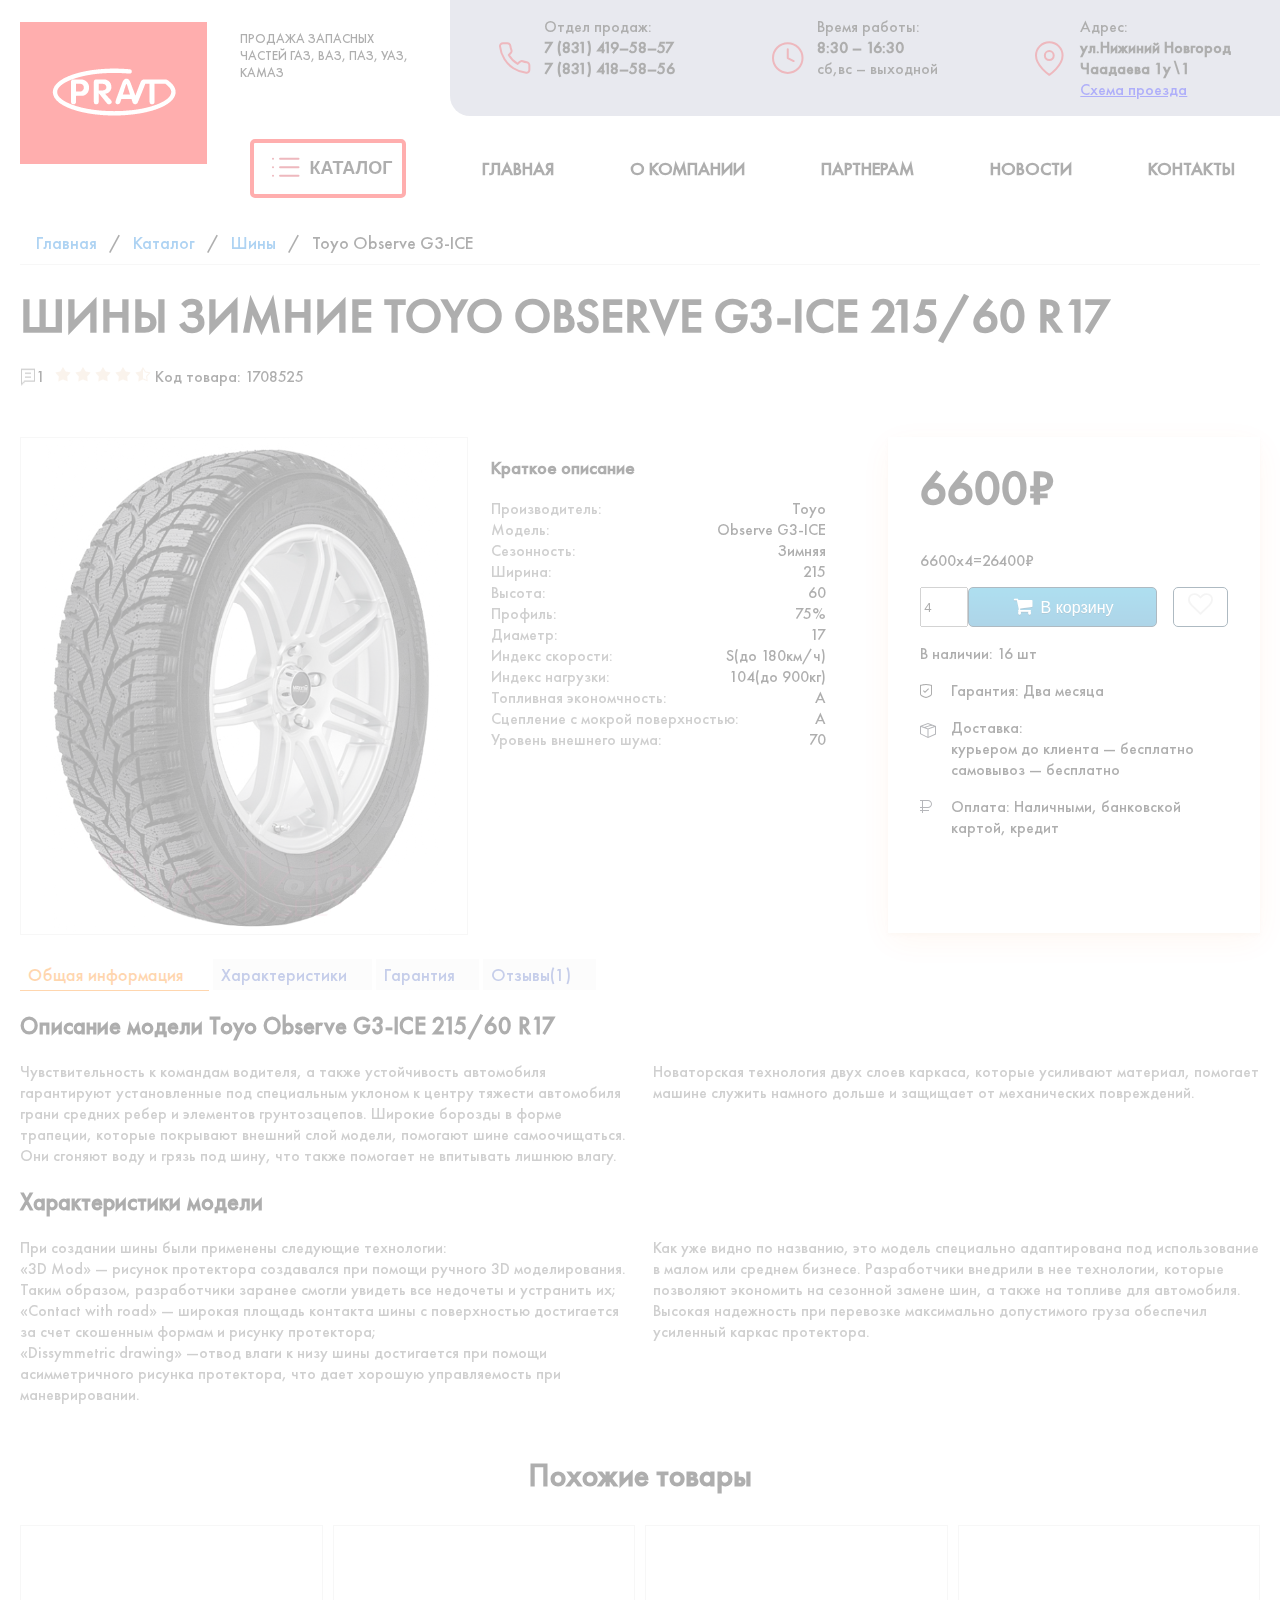
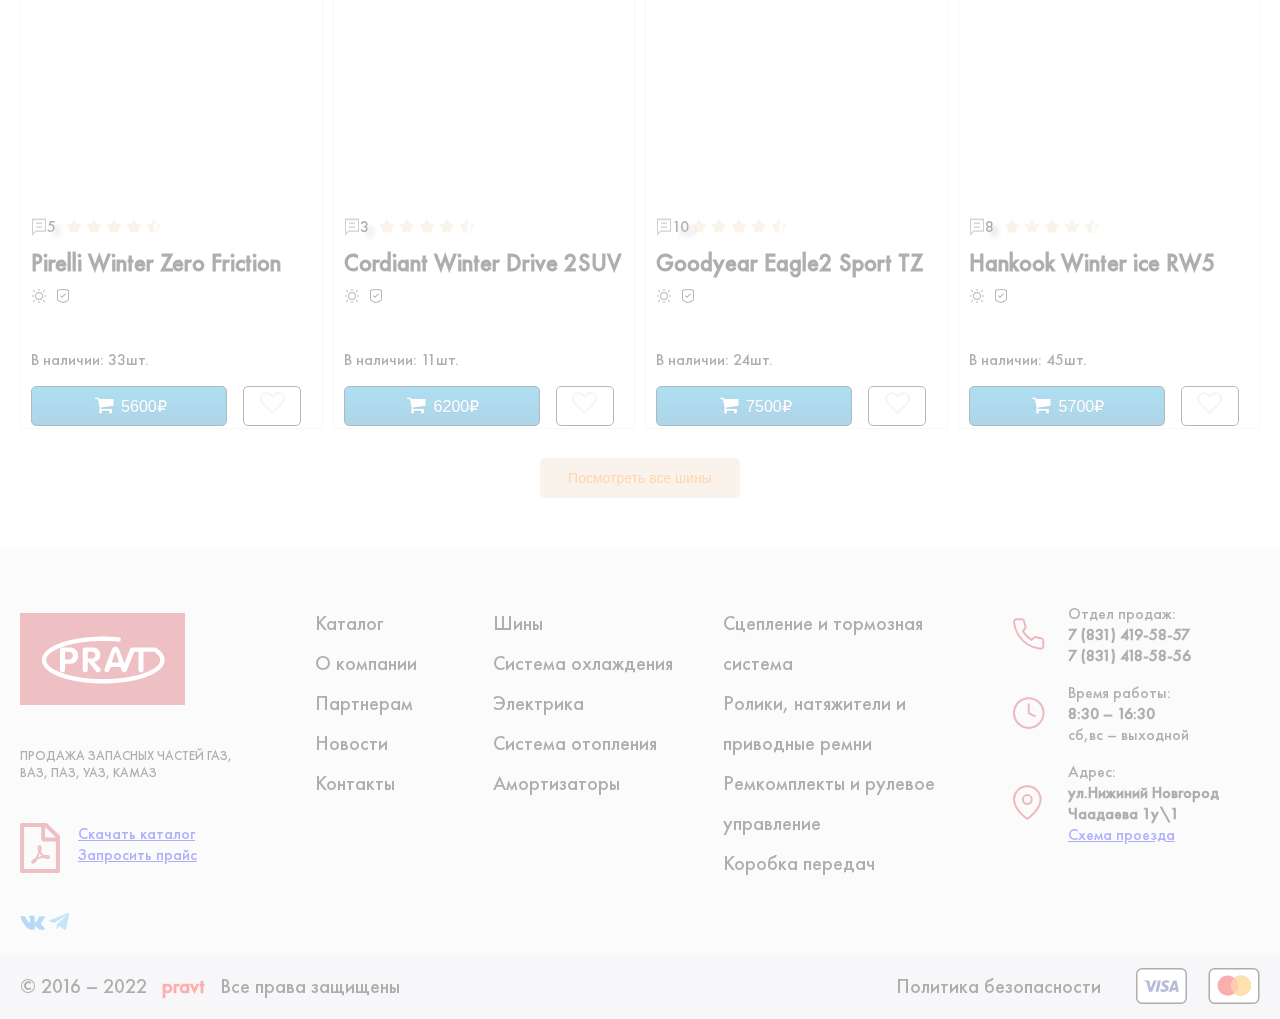
==== tire.html @ 221177c1 "Files loaded" ====
<!DOCTYPE HTML>
<html>
<head>
	<meta charset="utf-8">
	<meta name="viewport" content="width=device-width, initial-scale=1">
	<meta http-equiv="cleartype" content="on"/>
	<meta name="HandheldFriendly" content="True"/>
	<meta name="format-detection" content="telephone=no"/>
	<meta name="format-detection" content="address=no"/>
	<meta name="x-rim-auto-match" content="none" forua="true">
	<meta http-equiv="X-UA-Compatible" content="IE=edge"/>
	<title>Toyo Observe G3-ICE</title>
	<link rel="icon" href="images/Icon.png" type="image/x-icon">
	<link rel="stylesheet" href="https://cdnjs.cloudflare.com/ajax/libs/font-awesome/5.15.3/css/all.min.css"/>
	<link rel="stylesheet" href="http://maxcdn.bootstrapcdn.com/font-awesome/4.3.0/css/font-awesome.min.css">
	<link href="https://cdnjs.cloudflare.com/ajax/libs/font-awesome/4.7.0/css/font-awesome.css" rel="stylesheet"/>
	<script src="https://ajax.googleapis.com/ajax/libs/jquery/3.5.1/jquery.min.js"></script>
	<script type="text/javascript" src="js/custom.js"></script>
	<link rel="stylesheet" type="text/css" href="css/style_tire.css">
</head>
<body>
	<header class="header">
		<div class="logo">
			<a href="index.html" title="Главная">
				<img src="images\Main\Logo.png" alt="логотип" title="логотип"></a>
		</div>
		<p class="head_name">Продажа запасных частей газ, ваз, паз, уаз, камаз</p>
		<div class="head_background"></div>
		<div class="head_info">
			<a href="tel:+78314195857" title="Позвонить" class="mobile_phone"><img src="images/Main/Tel_num.svg"></a>
			<p class="head_info_numbers">Отдел продаж:<br>
				<span class="phone"><a href="tel:+78314195857">7 (831) 419&ndash;58&ndash;57</a></span><br>
				<span class="phone"><a href="tel:+78314185856">7 (831) 418&ndash;58&ndash;56</a></span></p>
			<p class="head_info_time">Время работы:<br>
				<span>8:30 &ndash; 16:30</span><br>
				сб,вс &ndash; выходной</p>
			<p class="head_info_adress">Адрес:<br>
				<strong>ул.Нижиний Новгород<br>
				Чаадаева 1у&setmn;1</strong><br>
				<a href="contact.html#driving_directions" title="Схема проезда">Схема проезда</a></p>
		</div>
		<nav class="header_nav">
			<div class="header-wrap">
			  <div class="menu-btn">
				<div class="menu-btn__lines"></div>
			  </div>
			</div>
			  <ul class="menu-items">
				<li class="dropdown">
				  <button type="button" class="menu-item expand-btn dropbtn">Каталог</button>
				  <ul class="dropdown-menu expandable">
					<li><a href="catalog.html" title="Шины" class="menu-item jsCloseMenu">Шины</a></li>
					<li><a href="not_found.html" title="Система питания" class="menu-item jsCloseMenu">Система питания</a></li>
					<li><a href="not_found.html" title="Система охлаждения" class="menu-item jsCloseMenu">Система охлаждения</a></li>
					<li><a href="not_found.html" title="Сцепление" class="menu-item jsCloseMenu">Сцепление</a></li>
					<li><a href="not_found.html" title="Коробка передач" class="menu-item jsCloseMenu">Коробка передач</a></li>
					<li><a href="not_found.html" title="Карданный вал" class="menu-item jsCloseMenu">Карданный вал</a></li>
					<li><a href="not_found.html" title="Мост" class="menu-item jsCloseMenu">Мост</a></li>
					<li><a href="not_found.html" title="Подвеска" class="menu-item jsCloseMenu">Подвеска</a></li>
					<li><a href="not_found.html" title="Колеса и ступица" class="menu-item jsCloseMenu">Колеса и ступица</a></li>
					<li><a href="not_found.html" title="Тормоза" class="menu-item jsCloseMenu">Тормоза</a></li>
					<li><a href="not_found.html" title="Рулевое управлениеа" class="menu-item jsCloseMenu">Рулевое управление</a></li>
					<li><a href="not_found.html" title="Электрооборудование" class="menu-item jsCloseMenu">Электро-оборудование</a></li>
					<li><a href="not_found.html" title="Отопление и вентиляция" class="menu-item jsCloseMenu">Отопление и вентиляция</a></li>
				  </ul>
				</li>
				<li><a href="index.html" title="Главная" class="menu-item jsCloseMenu">Главная</a></li>
				<li><a href="company.html" title="О компании" class="menu-item jsCloseMenu">О компании</a></li>
				<li><a href="not_found.html" title="Партнерам" class="menu-item jsCloseMenu">Партнерам</a></li>
				<li><a href="not_found.html" title="Новости" class="menu-item jsCloseMenu">Новости</a></li>
				<li><a href="contact.html" title="Контакты" class="menu-item jsCloseMenu">Контакты</a></li>
			</ul> 
		</nav>
	</header>
	<ul class="breadcrumb">
		  <li><a href="index.html" title="Главная">Главная</a></li>
		  <li><a href="catalog.html" title="Каталог">Каталог</a></li>
		  <li><a href="catalog.html" title="Каталог">Шины</a></li>
		  <li>Toyo Observe G3-ICE</li>
	</ul>
	<main class="main_tire">
		<h1>Шины зимние Toyo Observe G3-ICE 215/60 R17</h1>
		<div class="info_coments">
			<img src="images/Catalog/chat.png" alt="чат" title="чат">
			<span>1</span>
			<p>Код товара: 1708525</p>
		</div>
		<div class="main_tire_info_container">
			<img src="images/Tire/Toyo Observe G3-ICE.png" alt="Toyo Observe G3-ICE" title="Toyo Observe G3-ICE">
			<div class="tire_short_description">
				<h3>Краткое описание</h3>
				<ul class="short_description">
					<li>
						<span>Производитель:</span>
						<span>Toyo</span>
					</li>
					<li>
						<span>Модель:</span>
						<span>Observe G3-ICE</span>
					</li>
					<li>
						<span>Сезонность:</span>
						<span>Зимняя</span>
					</li>
					<li>
						<span>Ширина:</span>
						<span>215</span>
					</li>
					<li>
						<span>Высота:</span>
						<span>60</span>
					</li>
					<li>
						<span>Профиль:</span>
						<span>75%</span>
					</li>
					<li>
						<span>Диаметр:</span>
						<span>17</span>
					</li>
					<li>
						<span>Индекс скорости:</span>
						<span>S(до 180км/ч)</span>
					</li>
					<li>
						<span>Индекс нагрузки:</span>
						<span>104(до 900кг)</span>
					</li>
					<li>
						<span>Топливная экономчность:</span>
						<span>A</span>
					</li>
					<li>
						<span>Сцепление с мокрой поверхностью:</span>
						<span>A</span>
					</li>
					<li>
						<span>Уровень внешнего шума:</span>
						<span>70</span>
					</li>
				</ul>
			</div>
			<div class="item_card">
				<h1>6600₽</h1>
				<p>6600x4=26400₽</p>
				<div class="button_price">
					<input type="number" name="количество" min="1" max="100" value="4" step="1">
					<button type="submit" name="Submit" class="exclusive">
						<span>В корзину</span>
					</button>
					<label class="like">
						<input type="checkbox" class="like__input">
						<span class="like__heart"></span>
					</label>
				</div>
				<p>В наличии: 16 шт</p>
				<p class="tire_guarantee">Гарантия: Два месяца</p>
				<p class="tire_delivery">Доставка:<br>
					курьером до клиента —  бесплатно<br>
					самовывоз —  бесплатно</p>
				<p class="tire_payment">Оплата: Наличными, банковской картой, кредит</p>
			</div>
		</div>
		<div class="tire_tabs">
			<input type="radio" name="tab-btn" id="tab-btn-1" value="" checked>
			<label for="tab-btn-1">Общая информация</label>
			<input type="radio" name="tab-btn" id="tab-btn-2" value="">
			<label for="tab-btn-2">Характеристики</label>
			<input type="radio" name="tab-btn" id="tab-btn-3" value="">
			<label for="tab-btn-3">Гарантия</label>
			<input type="radio" name="tab-btn" id="tab-btn-4" value="">
			<label for="tab-btn-4">Отзывы(1)</label>
			<div id="content-1">
			    <h2>Описание модели Toyo Observe G3-ICE 215/60 R17</h2>
				<div class="content-1_container">
					<p>Чувствительность к командам водителя, а также устойчивость автомобиля гарантируют установленные под специальным уклоном к центру тяжести автомобиля грани средних ребер и элементов грунтозацепов. Широкие борозды в форме трапеции, которые покрывают внешний слой модели, помогают шине самоочищаться. Они сгоняют воду и грязь под шину, что также помогает не впитывать лишнюю влагу.</p>
					<p>Новаторская технология двух слоев каркаса, которые усиливают материал, помогает машине служить намного дольше и защищает от механических повреждений.</p>
					<h2>Характеристики модели</h2>
					<p>При создании шины были применены следующие технологии:<br>
					«3D Mod» — рисунок протектора создавался при помощи ручного 3D моделирования. Таким образом, разработчики заранее смогли увидеть все недочеты и устранить их;<br>
					«Contact with road» — широкая площадь контакта шины с поверхностью достигается за счет скошенным формам и рисунку протектора;<br>
					«Dissymmetric drawing» —отвод влаги к низу шины достигается при помощи асимметричного рисунка протектора, что дает хорошую управляемость при маневрировании.</p>
					<p>Как уже видно по названию, это модель специально адаптирована под использование в малом или среднем бизнесе. Разработчики внедрили в нее технологии, которые позволяют экономить на сезонной замене шин, а также на топливе для автомобиля. Высокая надежность при перевозке максимально допустимого груза обеспечил усиленный каркас протектора.</p>
				</div>
			</div>
			<div id="content-2" class="tire_description">
				<h3>Характеристики</h3>
				<ul class="description">
					<li>
						<span>Производитель:</span>
						<span>Toyo</span>
					</li>
					<li>
						<span>Модель:</span>
						<span>Observe G3-ICE</span>
					</li>
					<li>
						<span>Сезонность:</span>
						<span>Зимняя</span>
					</li>
					<li>
						<span>Ширина:</span>
						<span>215</span>
					</li>
					<li>
						<span>Высота:</span>
						<span>60</span>
					</li>
					<li>
						<span>Профиль:</span>
						<span>75%</span>
					</li>
					<li>
						<span>Диаметр:</span>
						<span>17</span>
					</li>
					<li>
						<span>Индекс скорости:</span>
						<span>S(до 180км/ч)</span>
					</li>
					<li>
						<span>Индекс нагрузки:</span>
						<span>104(до 900кг)</span>
					</li>
					<li>
						<span>Топливная экономчность:</span>
						<span>A</span>
					</li>
					<li>
						<span>Сцепление с мокрой поверхностью:</span>
						<span>A</span>
					</li>
					<li>
						<span>Уровень внешнего шума:</span>
						<span>70</span>
					</li>
				</ul>
			</div>
			<div id="content-3">
				<div class="content-3_container">
					<h2>Стандартная гарантия</h2>
					<p>Гарантийный срок — это срок, во время которого покупатель, обнаружив недостаток товара, имеет право потребовать от продавца или изготовителя принять меры по устранению дефекта. Продавец должен устранить недостатки, если не будет доказано, что они возникли вследствие нарушений покупателем правил эксплуатации.</p>
					<h2>Кто устанавливает гарантийный срок</h2>
					<p>Гарантийный срок устанавливается на каждый товар производителем и указывается в документах или гарантийных документах, выдаваемых продавцом.</p>
					<h2>Обслуживание по гарантии включает в себя</h2>
					<p class="garantee_point_1">Устранение недостатков в специализированных сервисных центрах</p>
					<p class="garantee_point_2">Обмен на аналогичный товар без доплаты</p>
					<p class="garantee_point_3">Обмен на похожий товар с доплатой</p>
					<p class="garantee_point_4">Возврат товара и перечисление денежных средств на счёт покупателя</p>
				</div>
			</div>
			<div id="content-4">
				<a href="not_found.html" title="Оставить отзыв">
					<button type="submit" name="Submit" class="btn_review">
						<span>Добавить отзыв</span>
					</button>
				</a>
				<hr>
				<div class="review_1">
			    	<img src="images/Tire/Rating_review.svg" alt="Рейтинг" title="Рейтинг">
					<h2>Иван Петров</h2>
					<p>30.03.2021</p>
					<h2>Достоинства</h2>
					<p>Не шумная.<br>
						Дорогу держит.<br>
						В снегу гребет.<br>
						Достойные цена=качество.</p>
					<h2>Недостатки</h2>
					<p>Трещины после первого же сезона эксплуатации.</p>
					<h2>Комментарий</h2>
					<p>После первого же сезона все 4 колеса пошли трещинами сбоку от протектора. Думал, что связано с низкими температурами (машина стоит на улице в -50 и ниже), но судя по отзывам у многих такая проблема. Пробовал уйти в занос на зимнике, не получается.</p>
					<hr>
				</div>
			</div>
		</div>
		<h2>Похожие товары</h2>
		<div class="similar_tires_items">
			<div class="similar_tire_items_1">
				<a href="tire.html" title="Pirelli Winter Ice Zero Friction">
					<div class="rating_coments">
						<img src="images/Catalog/chat.png" alt="чат" title="чат">
						<span>5</span>
					</div>
					<h2>Pirelli Winter Zero Friction</h2>
				</a>
				<img src="images/Catalog/Icon.png" alt="характеристики" title="характеристики">
				<p>В наличии: 33шт.</p>
				<div class="button_price">
					<button type="submit" name="Submit" class="exclusive">
						<span>5600₽</span>
					</button>
					<label class="like">
						<input type="checkbox" class="like__input">
						<span class="like__heart"></span>
					</label>
				</div>
			</div>
			<div class="similar_tire_items_2">
				<a href="tire.html" title="Cordiant Winter Drive 2 SUV">
					<div class="rating_coments">
						<img src="images/Catalog/chat.png" alt="чат" title="чат">
						<span>3</span>
					</div>
					<h2>Cordiant Winter Drive 2<span>suv</span></h2>
				</a>
				<img src="images/Catalog/Icon.png" alt="характеристики" title="характеристики">
				<p>В наличии: 11шт.</p>
				<div class="button_price">
					<button type="submit" name="Submit" class="exclusive">
						<span>6200₽</span>
					</button>
					<label class="like">
						<input type="checkbox" class="like__input">
						<span class="like__heart"></span>
					</label>
				</div>
			</div>
			<div class="similar_tire_items_3">
				<a href="tire.html" title="Goodyear Eagle Sport TZ">
					<div class="rating_coments">
						<img src="images/Catalog/chat.png" alt="чат" title="чат">
						<span>10</span>
					</div>
					<h2>Goodyear Eagle2 Sport <span>tz</span></h2>
				</a>
				<img src="images/Catalog/Icon.png" alt="характеристики" title="характеристики">
				<p>В наличии: 24шт.</p>
				<div class="button_price">
					<button type="submit" name="Submit" class="exclusive">
						<span>7500₽</span>
					</button>
					<label class="like">
						<input type="checkbox" class="like__input">
						<span class="like__heart"></span>
					</label>
				</div>
			</div>
			<div class="similar_tire_items_4">
				<a href="tire.html" title="Hankook Winter ice X RW10">
					<div class="rating_coments">
						<img src="images/Catalog/chat.png" alt="чат" title="чат">
						<span>8</span>
					</div>
					<h2>Hankook Winter ice <span>rw5</span></h2>
				</a>
				<img src="images/Catalog/Icon.png" alt="характеристики" title="характеристики">
				<p>В наличии: 45шт.</p>
				<div class="button_price">
					<button type="submit" name="Submit" class="exclusive">
						<span>5700₽</span>
					</button>
					<label class="like">
						<input type="checkbox" class="like__input">
						<span class="like__heart"></span>
					</label>
				</div>
			</div>
		</div>
		<div class="all_tires">
			<a href="catalog.html" title="Все шины">
				<button type="button" class="all_tires_btm">Посмотреть все шины</button> 
			</a>
		</div>
	</main>
	<footer class="footer">
		<div class="footer_block">
			<div class="logo">
				<img src="images\Main\Logo.png" alt="логотип" title="логотип">	
			</div>
			<p class="footer_name">Продажа запасных частей газ, ваз, паз, уаз, камаз</p>
			<div class="footer_file">
				<img src="images\Main\Price.svg" alt="прайс" title="прайс">
				<a href="files/price.pdf" download rel="noopener" target="_blank" title="прайс">Скачать каталог</a>
				<a href="files/price.pdf" download rel="noopener" target="_blank" title="прайс">Запросить прайс</a>
			</div>
			<div class="footer_links_1">
				<ul>
					<li><a href="catalog.html" title="Каталог">Каталог</a></li>
					<li><a href="company.html" title="О компании">О компании</a></li>
					<li><a href="not_found.html" title="Партнерам">Партнерам</a></li>
					<li><a href="not_found.html" title="Новости">Новости</a></li>
					<li><a href="contact.html" title="Контакты">Контакты</a></li>
				</ul>
			</div>
			<div class="footer_links_2">
				<ul>
					<li><a href="catalog.html" title="Шины">Шины</a></li>
					<li><a href="not_found.html" title="Система охлаждения">Система охлаждения</a></li>
					<li><a href="not_found.html" title="Электрика">Электрика</a></li>
					<li><a href="not_found.html" title="Система отопления">Система отопления</a></li>
					<li><a href="not_found.html" title="Амортизаторы">Амортизаторы</a></li>	
				</ul>
			</div>
			<div class="footer_links_3">
				<ul>
					<li><a href="not_found.html" title="Сцепление и тормозная система">Сцепление и тормозная система</a></li>
					<li><a href="not_found.html" title="Ролики, натяжители и приводные ремни">Ролики, натяжители и приводные ремни</a></li>
					<li><a href="not_found.html" title="Ремкомплекты и рулевое управление">Ремкомплекты и рулевое управление</a></li>
					<li><a href="not_found.html" title="Коробка передач">Коробка передач</a></li>
				</ul>
			</div>
			<div class="footer_info">
				<p class="footer_info_numbers">Отдел продаж:<br>
					<span class="phone"><a href="tel:+78314195857">7 (831) 419-58-57</a></span><br>
					<span class="phone"><a href="tel:+78314185856">7 (831) 418-58-56</a></span></p>
				<p class="footer_info_time">Время работы:<br>
					<span>8:30 &ndash; 16:30</span><br>
					сб,вс &ndash; выходной</p>
				<p class="footer_info_adress">Адрес:<br>
					<strong>ул.Нижиний Новгород<br>
					Чаадаева 1у&bsol;1</strong><br>
				<a href="contact.html#driving_directions">Схема проезда</a></p>	
			</div>
			<div class="social_networks">
				<a href="https://vk.com" target="_blank" title="VK"><img src="images\Main\Vk.svg" alt="VK" title="VK"></a>
				<a href="https://telegram.org/" target="_blank" title="Telegram"><img src="images\Main\Telegram.svg" alt="Telegram" title="Telegram"></a>
			</div>
		</div>
		<div class="distributor">
			<div class="distributor_block_1">
				<p>&COPY; 2016 – 2022 <span>pravt</span> Все права защищены</p>
			</div>
			<div class="distributor_block_2">
				<p>Политика безопасности</p>
				<div>
					<img src="images/Main/Payment_Method_1.svg" alt="visa" title="visa">
					<img src="images/Main/Payment_Method_2.svg" alt="mastercard" title="mastercard">	
				</div>		 
			</div>
		</div>
	</footer>
	<script src="js/mobile_menu.js"></script>
	<script src="js/navigation.js"></script>
	<script src="js/jquery-ui.min.js"></script>	
	<script src="js/button_price.js"></script>
</body>
</html>
---- css/style_tire.css ----
@import url("FuturaPT-Medium/style.css");
@import "style_header_footer.css";
@-webkit-keyframes spin {						
	from { -webkit-transform: rotate(0deg); }
	to { -webkit-transform: rotate(360deg); }
}
@keyframes spin {							
	from {-webkit-transform:rotate(0deg);transform:rotate(0deg);}
	to {-webkit-transform:rotate(360deg);transform:rotate(360deg);}
}

body {
		margin: 0; 
		font-family: 'Futura PT', sans-serif;;
		font-size: 16px;
		-webkit-box-sizing: border-box;
		        box-sizing: border-box;
		-webkit-text-size-adjust: none;
	}

	.menu .catalog .dropbtn {
		color: blue;
		text-shadow: 5px 5px 5px gray;
	}

	ul.breadcrumb {
		margin: 0 11%;
		padding: 10px 16px;
		list-style: none;
		border-bottom: solid 1px #E5E5E5;
	}

	ul.breadcrumb li {
		display: inline;
		font-size: 18px;
	}

	ul.breadcrumb li+li:before {
		padding: 8px;
		color: black;
		content: "/\00a0";
	}

	ul.breadcrumb li a {
		color: #0275d8;
		text-decoration: none;
	}

	ul.breadcrumb li a:hover {
		color: #01447e;
		text-decoration: underline;
	}

	.main_tire > h1 {
		font-size: 48px;
		margin-left: 30px;
		text-transform: uppercase;
		margin: 20px 11%;
	}

	.main_tire .info_coments {
		display: -webkit-box;
		display: -ms-flexbox;
		display: flex;
		color: black;
		margin: 0 11%;
	}

	.main_tire .info_coments {
		background: url('../images/Catalog/Rating.png') 35px top no-repeat;
	}

	.main_tire .info_coments p {
		padding-left: 110px;
		margin-top: 0;
		margin-bottom: 0;
	}

	.main_tire .main_tire_info_container {
		display: -ms-grid;
		display: grid;
		-ms-grid-rows: auto;
		grid-template-rows: auto;
		-ms-grid-columns: 1.2fr 25px 1fr 25px 1fr;
		grid-template-columns: 1.2fr 1fr 1fr;
		margin: 50px 11% 25px;
		grid-gap: 0 25px;
	}

	.main_tire .main_tire_info_container img {
		-ms-grid-row: 1;
		-ms-grid-row-span: 1;
		grid-row: 1 / 2;
		-ms-grid-column: 1;
		-ms-grid-column-span: 1;
		grid-column: 1 / 2;
		width: 100%;
		border: 1px #E5E5E5 solid;
		height: 100%;
	}

	.main_tire_info_container .tire_short_description {
		-ms-grid-row: 1;
		-ms-grid-row-span: 1;
		grid-row: 1 / 2;
		-ms-grid-column: 2;
		-ms-grid-column-span: 1;
		grid-column: 2 / 3;
		margin-right: 10%;
	}

	.tire_short_description .short_description,
	.tire_description .description {
		list-style-type: none;
		-webkit-padding-start: 0;
		        padding-inline-start: 0;
		font-size: 16px;
	}

	.tire_short_description .short_description li {
		display: -webkit-box;
		display: -ms-flexbox;
		display: flex;
		-webkit-box-pack: justify;
		    -ms-flex-pack: justify;
		        justify-content: space-between;
	}

    .tire_short_description .short_description li span:first-of-type,
	.tire_description .description li span:first-of-type {
		display: inline-block;
		color: #6A6A6A;
	}

	.tire_short_description .short_description li span:last-of-type,
	.tire_description .description li span:last-of-type {
		display: inline-block;
		text-align: right;
	}

	.main_tire_info_container .item_card {
		-ms-grid-row: 1;
		-ms-grid-row-span: 1;
		grid-row: 1 / 2;
		-ms-grid-column: 3;
		-ms-grid-column-span: 1;
		grid-column: 3 / 4;
		padding: 20px 32px 24px;
		background-color: #FFFFFF;
		-webkit-box-shadow: 0px 2px 4px rgba(172, 85, 0, 0.08), 0px 8px 32px rgba(255, 126, 0, 0.16);
		        box-shadow: 0px 2px 4px rgba(172, 85, 0, 0.08), 0px 8px 32px rgba(255, 126, 0, 0.16);
	}

	.main_tire_info_container .item_card h1 {
		font-size: 48px;
		margin-top: 0;
	}

	.main_tire_info_container .item_card .button_price {
		display: -webkit-box;
		display: -ms-flexbox;
		display: flex;
	}

	.button_price input[type=number] {
		width: 40px;
	}

	button.exclusive {
		background-color: rgb(221, 221, 221);
		background-image: -webkit-gradient(linear, left top, left bottom, from(rgb(0, 154, 208)), to(rgb(0, 122, 183)));
		background-image: -o-linear-gradient(rgb(0, 154, 208), rgb(0, 122, 183));
		background-image: linear-gradient(rgb(0, 154, 208), rgb(0, 122, 183));
		border: 1px solid rgb(1, 39, 64);
		border-radius: 5px;
		color: #FFF;
		cursor: pointer;
		display: block;
		font-size: 16px;
		width: 70%;
		height: 40px;
		line-height: 18px;
		text-align: center;
		text-shadow: 0 1px #015883;
		padding: 0 .2em;	
		margin-right: 16px;
	}
	
	button.exclusive:before {
		font-family: "FontAwesome";
		color: white;
		font-size: 20px;
		text-shadow: 0 1px #015883;
		content: "\f07a";
		z-index: 2;
		width: 25px;
		text-align: center;
		border: none;
		border-radius: 0;
		display: inline-block;
	}
	
	button.exclusive:hover {
		background-image: -webkit-gradient(linear, left top, left bottom, from(#007ab7), to(#009ad0));
		background-image: -o-linear-gradient(#007ab7, #009ad0);
		background-image: linear-gradient(#007ab7, #009ad0);
	}
	
	button.exclusive.disabled:before {
		content: "\f110";
		animation: 2s linear 0s normal none infinite spin;
		-webkit-animation: 2s linear 0s normal none infinite spin;
		-moz-animation: 2s linear 0s normal none infinite spin;
	}
	
	button.exclusive.added:before {
		content: "\f00c";
	}

	.like {
		display: inline-block;
		font-size: 25px;
		cursor: pointer;
		border-radius: 5px;
		height: 38px;
		width: 20%;
		border: solid 1px rgb(1, 39, 64);
		text-align: center;
	}
	  
	.like__input {
		display: none;
	}
	  
	.like__heart:before {
		content: '\f08a';
		font-family: fontAwesome;
		color:rgb(221, 221, 221);
	}
	  
	:checked+.like__heart:before {
		content: '\f004';
		color: red;
	}

	.main_tire_info_container .item_card .tire_guarantee {
		padding-left: 10%;
		background: url('../images/Tire/Guarantee.svg') left center no-repeat;
	}

	.main_tire_info_container .item_card .tire_delivery {
		padding-left: 10%;
		background: url('../images/Tire/Delivery.svg') left 12% no-repeat;
	}

	.main_tire_info_container .item_card .tire_payment {
		padding-left: 10%;
		background: url('../images/Tire/Payment.svg') left 12% no-repeat;
	}

	.tire_tabs {
		margin: 0 11%;
	}

    .tire_tabs > input[type="radio"] {
		display: none;
    }

    .tire_tabs > div {
		display: none;
    }

    #tab-btn-1:checked~#content-1,
    #tab-btn-2:checked~#content-2,
    #tab-btn-3:checked~#content-3,
	#tab-btn-4:checked~#content-4 {
		display: block;
    }

    .tire_tabs > label {
		display: inline-block;
		text-align: center;
		vertical-align: middle;
		-webkit-user-select: none;
		   -moz-user-select: none;
		    -ms-user-select: none;
		        user-select: none;
		background-color: #f5f5f5;
		padding: 2px 8px;
		font-size: 18px;
		line-height: 1.5;
		-webkit-transition: color 0.15s ease-in-out, background-color 0.15s ease-in-out;
		-o-transition: color 0.15s ease-in-out, background-color 0.15s ease-in-out;
		transition: color 0.15s ease-in-out, background-color 0.15s ease-in-out;
		cursor: pointer;
		position: relative;
		top: 1px;
		color: #4C65BD;
		padding-right: 2%;
    }

    .tire_tabs > label:not(:first-of-type) {
    	border-left: none;
    }

    .tire_tabs > input[type="radio"]:checked+label {
		background-color: #fff;
		color: #FF7E00;
		border-bottom: 1px solid;
		color: #FF7E00;
    }

	.tire_tabs #content-1 .content-1_container {
		display: -ms-grid;
		display: grid;
		-ms-grid-columns: 1fr 25px 1fr;
		grid-template-columns: 1fr 1fr;
		-ms-grid-rows: auto 0 auto 0 auto;
		grid-template-rows: repeat(3, auto);
		grid-gap: 0 25px;
	}

	.tire_tabs #content-1 .content-1_container p:first-of-type {
		-ms-grid-row: 1;
		-ms-grid-row-span: 1;
		grid-row: 1 / 2;
		-ms-grid-column: 1;
		-ms-grid-column-span: 1;
		grid-column: 1 / 2;
		margin: 0;
		color: #6A6A6A;
	}

	.tire_tabs #content-1 .content-1_container p:nth-of-type(2) {
		-ms-grid-row: 1;
		-ms-grid-row-span: 1;
		grid-row: 1 / 2;
		-ms-grid-column: 2;
		-ms-grid-column-span: 1;
		grid-column: 2 / 3;
		margin: 0;
		color: #6A6A6A;
	}

	.tire_tabs #content-1 .content-1_container h2 {
		-ms-grid-row: 2;
		-ms-grid-row-span: 1;
		grid-row: 2 / 3;
		-ms-grid-column: 1;
		-ms-grid-column-span: 2;
		grid-column: 1 / 3;
	}

	.tire_tabs #content-1 .content-1_container p:nth-of-type(3) {
		-ms-grid-row: 3;
		-ms-grid-row-span: 1;
		grid-row: 3 / 4;
		-ms-grid-column: 1;
		-ms-grid-column-span: 1;
		grid-column: 1 / 2;
		margin: 0;
		color: #6A6A6A;
	}

	.tire_tabs #content-1 .content-1_container p:last-of-type {
		-ms-grid-row: 3;
		-ms-grid-row-span: 1;
		grid-row: 3 / 4;
		-ms-grid-column: 2;
		-ms-grid-column-span: 1;
		grid-column: 2 / 3;
		margin: 0;
		color: #6A6A6A;
	}

	.tire_description .description li {
		display: -webkit-box;
		display: -ms-flexbox;
		display: flex;
		width: 50%;
		-webkit-box-pack: justify;
		    -ms-flex-pack: justify;
		        justify-content: space-between;
	}

	.tire_tabs #content-3 .content-3_container {
		display: -ms-grid;
		display: grid;
		grid-template-columns: repeat(4, 1fr);
		grid-template-rows: repeat(4, auto);
	}

	.tire_tabs #content-3 .content-3_container h2:first-of-type {
		-ms-grid-row: 1;
		-ms-grid-row-span: 1;
		grid-row: 1 / 2;
		-ms-grid-column: 1;
		-ms-grid-column-span: 2;
		grid-column: 1 / 3;
		margin-right: 25px;
	}

	.tire_tabs #content-3 .content-3_container p:first-of-type {
		-ms-grid-row: 2;
		-ms-grid-row-span: 1;
		grid-row: 2 / 3;
		-ms-grid-column: 1;
		-ms-grid-column-span: 2;
		grid-column: 1 / 3;
		margin: 0;
		color: #6A6A6A;
		margin-right: 25px;
	}

	.tire_tabs #content-3 .content-3_container h2:nth-of-type(2) {
		-ms-grid-row: 1;
		-ms-grid-row-span: 1;
		grid-row: 1 / 2;
		-ms-grid-column: 3;
		-ms-grid-column-span: 2;
		grid-column: 3 / 5;
	}

	.tire_tabs #content-3 .content-3_container p:nth-of-type(2) {
		-ms-grid-row: 2;
		-ms-grid-row-span: 1;
		grid-row: 2 / 3;
		-ms-grid-column: 3;
		-ms-grid-column-span: 2;
		grid-column: 3 / 5;
		margin: 0;
		color: #6A6A6A;
	}

	.tire_tabs #content-3 .content-3_container h2:last-of-type {
		-ms-grid-row: 3;
		-ms-grid-row-span: 1;
		grid-row: 3 / 4;
		-ms-grid-column: 1;
		-ms-grid-column-span: 4;
		grid-column: 1 / 5;
	}

	.tire_tabs #content-3 .content-3_container .garantee_point_1 {
		-ms-grid-row: 4;
		-ms-grid-row-span: 1;
		grid-row: 4 / 5;
		-ms-grid-column: 1;
		-ms-grid-column-span: 1;
		grid-column: 1 / 2;
		color: #6A6A6A;
		background: url('../images/Tire/number1.png') left center no-repeat;
		padding-left: 21%;
		min-height: 50px;
		margin-right: 25px;
	}

	.tire_tabs #content-3 .content-3_container .garantee_point_2 {
		-ms-grid-row: 4;
		-ms-grid-row-span: 1;
		grid-row: 4 / 5;
		-ms-grid-column: 2;
		-ms-grid-column-span: 1;
		grid-column: 2 / 3;
		color: #6A6A6A;
		margin-right: 25px;
		background: url('../images/Tire/number2.png') left center no-repeat;
		padding-left: 21%;
		min-height: 50px;
	}

	.tire_tabs #content-3 .content-3_container .garantee_point_3 {
		-ms-grid-row: 4;
		-ms-grid-row-span: 1;
		grid-row: 4 / 5;
		-ms-grid-column: 3;
		-ms-grid-column-span: 1;
		grid-column: 3 / 4;
		color: #6A6A6A;
		margin-right: 25px;
		background: url('../images/Tire/number3.png') left center no-repeat;
		padding-left: 21%;
		min-height: 50px;
	}

	.tire_tabs #content-3 .content-3_container .garantee_point_4 {
		-ms-grid-row: 4;
		-ms-grid-row-span: 1;
		grid-row: 4 / 5;
		-ms-grid-column: 4;
		-ms-grid-column-span: 1;
		grid-column: 4 / 5;
		color: #6A6A6A;
		background: url('../images/Tire/number4.png') left center no-repeat;
		padding-left: 21%;
		min-height: 50px;
	}

	.tire_tabs button.btn_review {
		background-color: #FF7E00;
		border: 1px solid rgb(1, 39, 64);
		border-radius: 5px;
		color: #FFF;
		cursor: pointer;
		display: block;
		font-size: 16px;
		width: 200px;
		height: 40px;
		text-align: center;
		padding: 0 .2em;	
		margin: 40px auto;
	}

	.tire_tabs a {
		text-decoration: none;
	}

	.tire_tabs .review_1 p {
		color: #6A6A6A;
	}

	.main_tire > h2 {
		font-size: 32px;
		text-align: center;
		margin: 50px 0 30px;
	}

	.similar_tires_items {
		display: -ms-grid;
		display: grid;
		-ms-grid-rows: auto;
		grid-template-rows: auto;
		-ms-grid-columns: 1fr 20px 1fr 20px 1fr 20px 1fr;
		grid-template-columns: repeat(4, 1fr);
		grid-gap: 20px 20px;
		margin: 0 11% 30px;
	}

	.similar_tires_items .similar_tire_items_1 {
		-ms-grid-row: 1;
		-ms-grid-row-span: 1;
		grid-row: 1 / 2;
		-ms-grid-column: 1;
		-ms-grid-column-span: 1;
		grid-column: 1 / 2;
		-ms-grid-row-align: center;
		    align-self: center;
		padding: 0 30px;
		border: solid 1px #E5E5E5;
		background: url('../images/catalog/Pirelli Winter Ice Zero Friction.png') center top no-repeat;
		height: 100%;
	}

	.similar_tires_items .similar_tire_items_2 {
		-ms-grid-row: 1;
		-ms-grid-row-span: 1;
		grid-row: 1 / 2;
		-ms-grid-column: 2;
		-ms-grid-column-span: 1;
		grid-column: 2 / 3;
		-ms-grid-row-align: center;
		    align-self: center;
		padding: 0 30px;
		border: solid 1px #E5E5E5;
		background: url('../images/catalog/Cordiant Winter Drive 2 SUV.png') center top no-repeat;
		height: 100%;
	}

	.similar_tires_items .similar_tire_items_3 {
		-ms-grid-row: 1;
		-ms-grid-row-span: 1;
		grid-row: 1 / 2;
		-ms-grid-column: 3;
		-ms-grid-column-span: 1;
		grid-column: 3 / 4;
		-ms-grid-row-align: center;
		    align-self: center;
		padding: 0 30px;
		border: solid 1px #E5E5E5;
		background: url('../images/catalog/Goodyear Eagle Sport TZ.png') center top no-repeat;
		height: 100%;
	}

	.similar_tires_items .similar_tire_items_4 {
		-ms-grid-row: 1;
		-ms-grid-row-span: 1;
		grid-row: 1 / 2;
		-ms-grid-column: 4;
		-ms-grid-column-span: 1;
		grid-column: 4 / 5;
		-ms-grid-row-align: center;
		    align-self: center;
		padding: 0 30px;
		border: solid 1px #E5E5E5;
		background: url('../images/catalog/Hankook Winter icept X RW10.png') center top no-repeat;
		height: 100%;
	}

	.similar_tires_items a {
		text-decoration: none;
		display: block;
	}

	.similar_tires_items a .rating_coments {
		display: -webkit-box;
		display: -ms-flexbox;
		display: flex;
		color: black;
	}

	.similar_tires_items .rating_coments {
		padding-top: 290px;
		background: url('../images/Catalog/Rating.png') 35px 99% no-repeat;
	}

	.similar_tires_items h2 {
		margin: 10px 0;
		color: black;
		text-shadow: none;
	}

	.similar_tires_items h2 > span {
		text-transform: uppercase;
	}

	.similar_tires_items p {
		margin: 40px 0 16px;
	}

	.similar_tires_items .button_price {
		display: -webkit-box;
		display: -ms-flexbox;
		display: flex;
	}

	.all_tires a {
		display: -webkit-box;
		display: -ms-flexbox;
		display: flex;
		margin: 0 auto;
		-webkit-box-pack: center;
		    -ms-flex-pack: center;
		        justify-content: center;
		text-decoration: none;
	}

	.all_tires .all_tires_btm {
		width: 200px;
	    font-size: 14px; 
	    border: transparent;   
	    outline: none;
	    padding: 12px 24px 12px 24px;
		background-color: #EFD8C3;
	    margin: 0;
		border-radius: 5px;
		color: #FF7E00;
		cursor: pointer;
		margin-bottom: 50px;
	}

	@media only all and (max-width: 1440px) {
		ul.breadcrumb {
			margin: 0 20px;
		}

		.main_tire > h1 {
			margin: 20px 20px;
		}

		.main_tire .info_coments {
			margin: 0 20px;
		}

		.main_tire .main_tire_info_container {
			margin: 50px 20px 25px;
		}

		.tire_tabs {
			margin: 0 20px;
		}

		.similar_tires_items {
			grid-gap: 10px 10px;
			margin: 0 20px 30px;
		}

		.similar_tires_items .similar_tire_items_1,
		.similar_tires_items .similar_tire_items_2,
		.similar_tires_items .similar_tire_items_3,
		.similar_tires_items .similar_tire_items_4 {
			padding: 0 10px;
		}

		.similar_tires_itemss p {
			margin: 25px 0 16px;
		}
	}

	@media only all and (max-width: 1024px) {
		.main_tire .main_tire_info_container {
			-ms-grid-columns: 1.2fr 25px 1fr;
			grid-template-columns: 1.2fr 1fr;
		}

		.main_tire_info_container .tire_short_description {
			display: none;
		}

		.main_tire_info_container .item_card {
			-ms-grid-row: 1;
			-ms-grid-row-span: 1;
			grid-row: 1 / 2;
			-ms-grid-column: 2;
			-ms-grid-column-span: 1;
			grid-column: 2 / 3;
		}

		.main_tire > h1 {
			font-size: 36px;
		}

		.main_tire_info_container .item_card h1 {
			font-size: 36px;
		}

		.tire_description .description li {
			width: 60%;
		}

		.tire_tabs #content-3 .content-3_container {
			grid-template-rows: repeat(5, auto);
		}

		.tire_tabs #content-3 .content-3_container .garantee_point_1 {
			-ms-grid-row: 4;
			-ms-grid-row-span: 1;
			grid-row: 4 / 5;
			-ms-grid-column: 1;
			-ms-grid-column-span: 2;
			grid-column: 1 / 3;
		}

		.tire_tabs #content-3 .content-3_container .garantee_point_2 {
			-ms-grid-column: 3;
			-ms-grid-column-span: 2;
			grid-column: 3 / 5;
		}
		
		.tire_tabs #content-3 .content-3_container .garantee_point_3 {
			-ms-grid-row: 5;
			-ms-grid-row-span: 1;
			grid-row: 5 / 6;
			-ms-grid-column: 1;
			-ms-grid-column-span: 2;
			grid-column: 1 / 3;
		}

		.tire_tabs #content-3 .content-3_container .garantee_point_4 {
			-ms-grid-row: 5;
			-ms-grid-row-span: 1;
			grid-row: 5 / 6;
			-ms-grid-column: 3;
			-ms-grid-column-span: 2;
			grid-column: 3 / 5;
		}

		.similar_tires_items {
			-ms-grid-columns: 1fr 10px 1fr 10px 1fr;
			grid-template-columns: repeat(3, 1fr);
		}

		.similar_tires_items .similar_tire_items_4 {
			display: none;
		}
	}

	@media only all and (max-width: 640px) {
		.main_tire > h1 {
			margin: 20px 10px;
			font-size: 26px;
		}

		.main_tire .info_coments {
			margin: 0 10px;
		}

		.main_tire .main_tire_info_container {
			margin: 50px 10px 25px;
		}

		.tire_tabs {
			margin: 0 10px;
		}

		.similar_tires_items {
			margin: 0 10px 30px;
		}

		.main_tire .main_tire_info_container {
			display: -ms-grid;
			display: grid;
			-ms-grid-rows: auto 0 auto;
			grid-template-rows: auto auto;
			-ms-grid-columns: auto;
			grid-template-columns: auto;
		}

		.main_tire_info_container .item_card {
			-ms-grid-row: 2;
			-ms-grid-row-span: 1;
			grid-row: 2 / 3;
			-ms-grid-column: 1;
			-ms-grid-column-span: 1;
			grid-column: 1 / 2;
			padding: 20px 20px 24px;
		}

		button.exclusive {
			margin-right: 10px;
		}

		.tire_tabs > label {
			padding: 2px 2px;
			font-size: 16px;
		}

		.tire_tabs #content-1 .content-1_container {
			-ms-grid-columns: 1fr;
			grid-template-columns: 1fr;
			-ms-grid-rows: auto 0 auto 0 auto 0 auto 0 auto 0 auto;
			grid-template-rows: repeat(6, auto);
		}

		.tire_tabs #content-1 .content-1_container p:nth-of-type(2) {
			-ms-grid-row: 2;
			-ms-grid-row-span: 1;
			grid-row: 2 / 3;
			-ms-grid-column: 1;
			-ms-grid-column-span: 1;
			grid-column: 1 / 2;
			margin-top: 16px;
		}

		.tire_tabs #content-1 .content-1_container h2 {
			-ms-grid-row: 3;
			-ms-grid-row-span: 1;
			grid-row: 3 / 4;
			-ms-grid-column: 1;
			-ms-grid-column-span: 1;
			grid-column: 1 / 2;
		}

		.tire_tabs #content-1 .content-1_container p:nth-of-type(3) {
			-ms-grid-row: 4;
			-ms-grid-row-span: 1;
			grid-row: 4 / 5;
		}

		.tire_tabs #content-1 .content-1_container p:last-of-type {
			-ms-grid-row: 5;
			-ms-grid-row-span: 1;
			grid-row: 5 / 6;
			-ms-grid-column: 1;
			-ms-grid-column-span: 1;
			grid-column: 1 / 2;
			margin-top: 16px;
		}

		.tire_description .description li {
			width: 100%;
		}

		.tire_tabs #content-3 .content-3_container {
			grid-template-rows: repeat(9, auto);
			grid-template-columns: auto;
		}

		.tire_tabs #content-3 .content-3_container h2:first-of-type {
			-ms-grid-column: 1;
			-ms-grid-column-span: 1;
			grid-column: 1 / 2;
			margin-right: 0;
		}

		.tire_tabs #content-3 .content-3_container p:first-of-type {
			-ms-grid-row: 2;
			-ms-grid-row-span: 1;
			grid-row: 2 / 3;
			-ms-grid-column: 1;
			-ms-grid-column-span: 1;
			grid-column: 1 / 2;
			margin-right: 0;
		}

		.tire_tabs #content-3 .content-3_container h2:nth-of-type(2) {
			-ms-grid-row: 3;
			-ms-grid-row-span: 1;
			grid-row: 3 / 4;
			-ms-grid-column: 1;
			-ms-grid-column-span: 1;
			grid-column: 1 / 2;
		}

		.tire_tabs #content-3 .content-3_container p:nth-of-type(2) {
			-ms-grid-row: 4;
			-ms-grid-row-span: 1;
			grid-row: 4 / 5;
			-ms-grid-column: 1;
			-ms-grid-column-span: 1;
			grid-column: 1 / 2;
		}

		.tire_tabs #content-3 .content-3_container h2:last-of-type {
			-ms-grid-row: 5;
			-ms-grid-row-span: 1;
			grid-row: 5 / 6;
			-ms-grid-column: 1;
			-ms-grid-column-span: 1;
			grid-column: 1 / 2;
		}

		.tire_tabs #content-3 .content-3_container .garantee_point_1 {
			-ms-grid-row: 6;
			-ms-grid-row-span: 1;
			grid-row: 6 / 7;
			-ms-grid-column: 1;
			-ms-grid-column-span: 1;
			grid-column: 1 / 2;
		}

		.tire_tabs #content-3 .content-3_container .garantee_point_2 {
			-ms-grid-row: 7;
			-ms-grid-row-span: 1;
			grid-row: 7 / 8;
			-ms-grid-column: 1;
			-ms-grid-column-span: 1;
			grid-column: 1 / 2;
		}
		
		.tire_tabs #content-3 .content-3_container .garantee_point_3 {
			-ms-grid-row: 8;
			-ms-grid-row-span: 1;
			grid-row: 8 / 9;
			-ms-grid-column: 1;
			-ms-grid-column-span: 1;
			grid-column: 1 / 2;
		}

		.tire_tabs #content-3 .content-3_container .garantee_point_4 {
			-ms-grid-row: 9;
			-ms-grid-row-span: 1;
			grid-row: 9 / 10;
			-ms-grid-column: 1;
			-ms-grid-column-span: 1;
			grid-column: 1 / 2;
		}

		.tire_tabs #content-3 .content-3_container .garantee_point_1,
		.tire_tabs #content-3 .content-3_container .garantee_point_2,
		.tire_tabs #content-3 .content-3_container .garantee_point_3,
		.tire_tabs #content-3 .content-3_container .garantee_point_4 {
			padding-left: 60px;
		}

		.similar_tires_items {
			-ms-grid-columns: 1fr 10px 1fr;
			grid-template-columns: repeat(2, 1fr);
		}

		.similar_tires_items .similar_tire_items_1,
		.similar_tires_items .similar_tire_items_2 {
			background-size: 60%;
			padding: 0 5px;
		}

		.similar_tires_items .rating_coments {
			padding-top: 112%;
		}

		.similar_tires_items .similar_tire_items_3 {
			display: none;
		}

		.similar_tires_items h2 {
			font-size: 18px;
		}

		.similar_tires_items p {
			margin: 20px 0 16px;
		}
	}
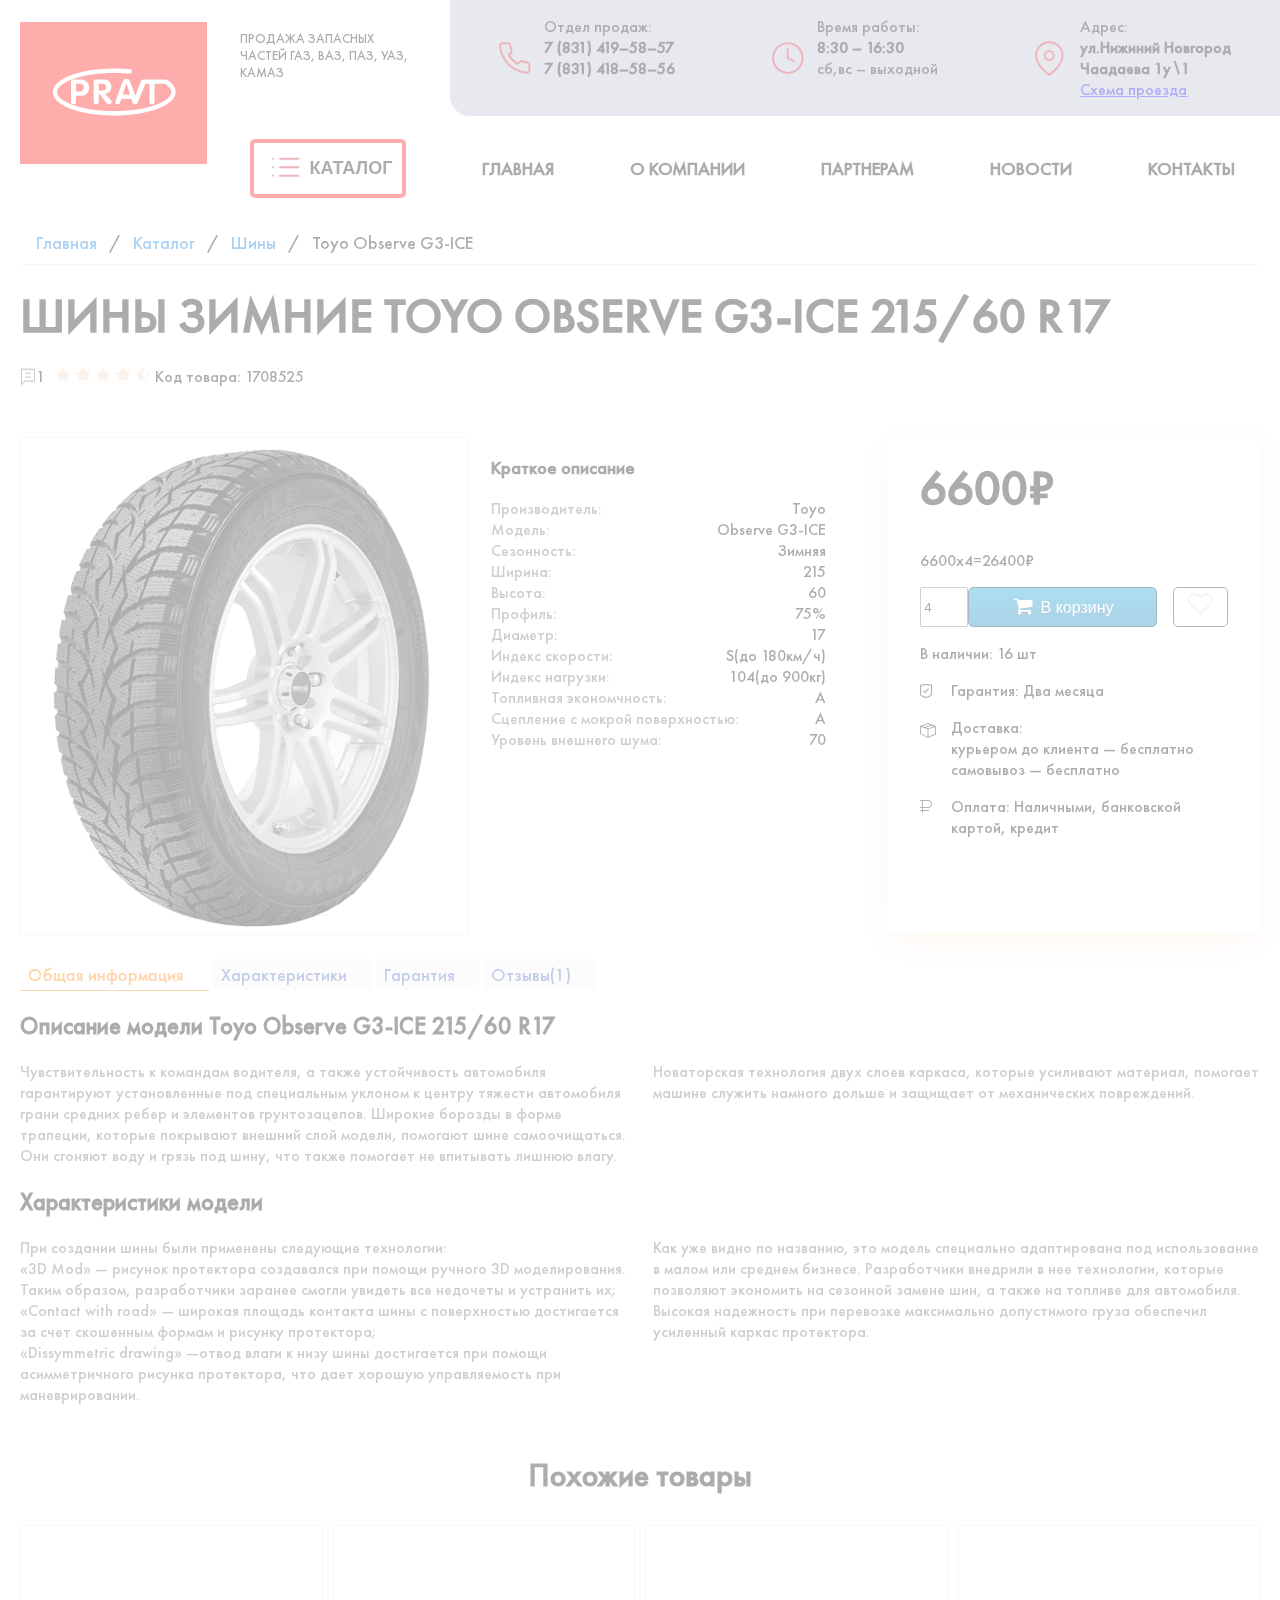
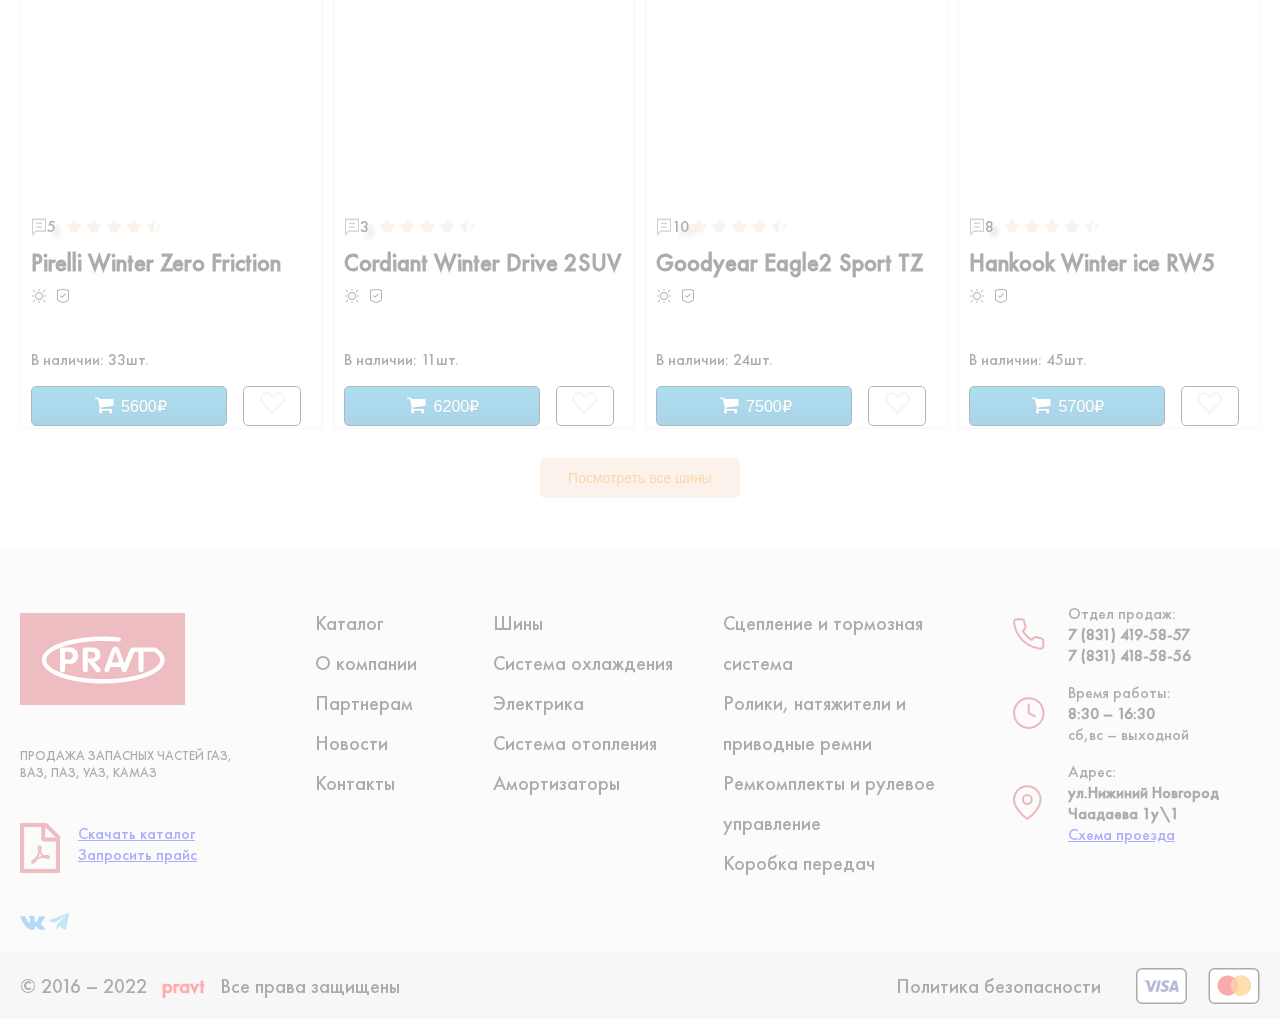
==== commit a284605b: "Images URL changed" ====
--- a/tire.html
+++ b/tire.html
@@ -86,7 +86,7 @@
 			<p>Код товара: 1708525</p>
 		</div>
 		<div class="main_tire_info_container">
-			<img src="images/Tire/Toyo Observe G3-ICE.png" alt="Toyo Observe G3-ICE" title="Toyo Observe G3-ICE">
+			<img src="images/Tire/Toyo_Observe_G3-ICE.png" alt="Toyo Observe G3-ICE" title="Toyo Observe G3-ICE">
 			<div class="tire_short_description">
 				<h3>Краткое описание</h3>
 				<ul class="short_description">
--- a/css/style_tire.css
+++ b/css/style_tire.css
@@ -547,7 +547,7 @@
 		    align-self: center;
 		padding: 0 30px;
 		border: solid 1px #E5E5E5;
-		background: url('../images/catalog/Pirelli Winter Ice Zero Friction.png') center top no-repeat;
+		background: url('../images/catalog/Pirelli_Winter_Ice_Zero_Friction.png') center top no-repeat;
 		height: 100%;
 	}
 
@@ -562,7 +562,7 @@
 		    align-self: center;
 		padding: 0 30px;
 		border: solid 1px #E5E5E5;
-		background: url('../images/catalog/Cordiant Winter Drive 2 SUV.png') center top no-repeat;
+		background: url('../images/catalog/Cordiant_Winter_Drive_2_SUV.png') center top no-repeat;
 		height: 100%;
 	}
 
@@ -577,7 +577,7 @@
 		    align-self: center;
 		padding: 0 30px;
 		border: solid 1px #E5E5E5;
-		background: url('../images/catalog/Goodyear Eagle Sport TZ.png') center top no-repeat;
+		background: url('../images/catalog/Goodyear_Eagle_Sport_TZ.png') center top no-repeat;
 		height: 100%;
 	}
 
@@ -592,7 +592,7 @@
 		    align-self: center;
 		padding: 0 30px;
 		border: solid 1px #E5E5E5;
-		background: url('../images/catalog/Hankook Winter icept X RW10.png') center top no-repeat;
+		background: url('../images/catalog/Hankook_Winter_icept_X_RW10.png') center top no-repeat;
 		height: 100%;
 	}
 
